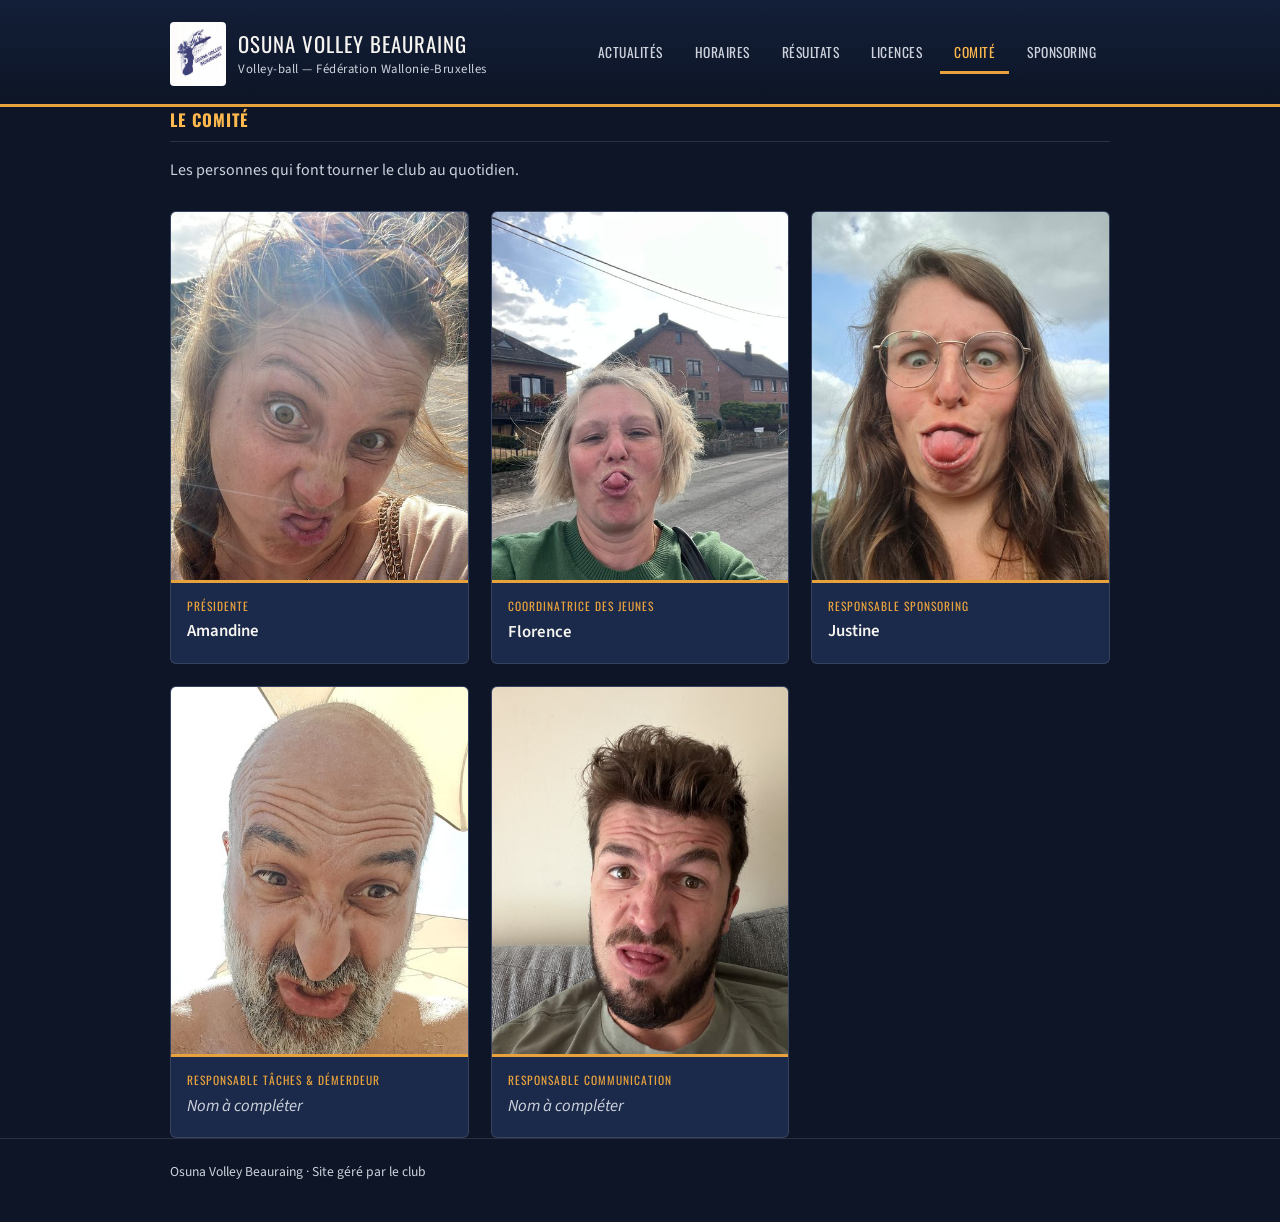
==== comite.html @ 4b03a8c1 "Add files via upload" ====
<!doctype html>
<html lang="fr">
<head>
<meta charset="utf-8">
<meta name="viewport" content="width=device-width, initial-scale=1">
<title>Osuna Volley Beauraing — Comité</title>
<meta name="description" content="Les membres du comité du club et leurs fonctions.">
<link rel="preconnect" href="https://fonts.googleapis.com">
<link href="https://fonts.googleapis.com/css2?family=Oswald:wght@500;600;700&family=Source+Sans+3:wght@400;600&display=swap" rel="stylesheet">
<link rel="stylesheet" href="style.css">
</head>
<body>

<header class="site">
  <div class="wrap site-top">
    <div class="club-id">
      <img src="[data-uri]" alt="Logo du club Osuna Volley Beauraing" class="logo-club">
      <div>
        <p class="club-nom">Osuna Volley Beauraing</p>
        <p class="club-sous-titre">Volley-ball — Fédération Wallonie-Bruxelles</p>
      </div>
    </div>
    <nav class="principale" aria-label="Navigation principale">
      <a href="index.html">Actualités</a>
      <a href="horaires.html">Horaires</a>
      <a href="resultats.html">Résultats</a>
      <a href="licences.html">Licences</a>
      <a href="comite.html" aria-current="page">Comité</a>
      <a href="sponsoring.html">Sponsoring</a>
    </nav>
  </div>
</header>

<main class="wrap">
  <h2 class="section-titre" style="margin-top:0">Le comité</h2>
  <p class="comite-intro">Les personnes qui font tourner le club au quotidien.</p>

  <div class="comite-grille">

    <article class="comite-carte">
      <img src="[data-uri]" alt="Photo de la présidente" class="comite-photo">
      <div class="comite-texte">
        <p class="comite-fonction">Présidente</p>
        <p class="comite-nom">Amandine</p>
      </div>
    </article>

    <article class="comite-carte">
      <img src="[data-uri]" alt="Photo de la coordinatrice des jeunes" class="comite-photo">
      <div class="comite-texte">
        <p class="comite-fonction">Coordinatrice des jeunes</p>
        <p class="comite-nom">Florence</p>
      </div>
    </article>

    <article class="comite-carte">
      <img src="[data-uri]" alt="Photo du/de la responsable sponsoring" class="comite-photo">
      <div class="comite-texte">
        <p class="comite-fonction">Responsable sponsoring</p>
        <p class="comite-nom">Justine</p>
      </div>
    </article>

    <article class="comite-carte">
      <img src="[data-uri]" alt="Photo du/de la responsable tâches et démerdeur" class="comite-photo">
      <div class="comite-texte">
        <p class="comite-fonction">Responsable tâches &amp; démerdeur</p>
        <p class="comite-nom a-completer">Nom à compléter</p>
      </div>
    </article>

    <article class="comite-carte">
      <img src="[data-uri]" alt="Photo du/de la responsable communication" class="comite-photo">
      <div class="comite-texte">
        <p class="comite-fonction">Responsable communication</p>
        <p class="comite-nom a-completer">Nom à compléter</p>
      </div>
    </article>

  </div>
</main>

<footer class="site">
  <div class="wrap">
    Osuna Volley Beauraing · Site géré par le club
  </div>
</footer>

<script src="script.js"></script>
</body>
</html>
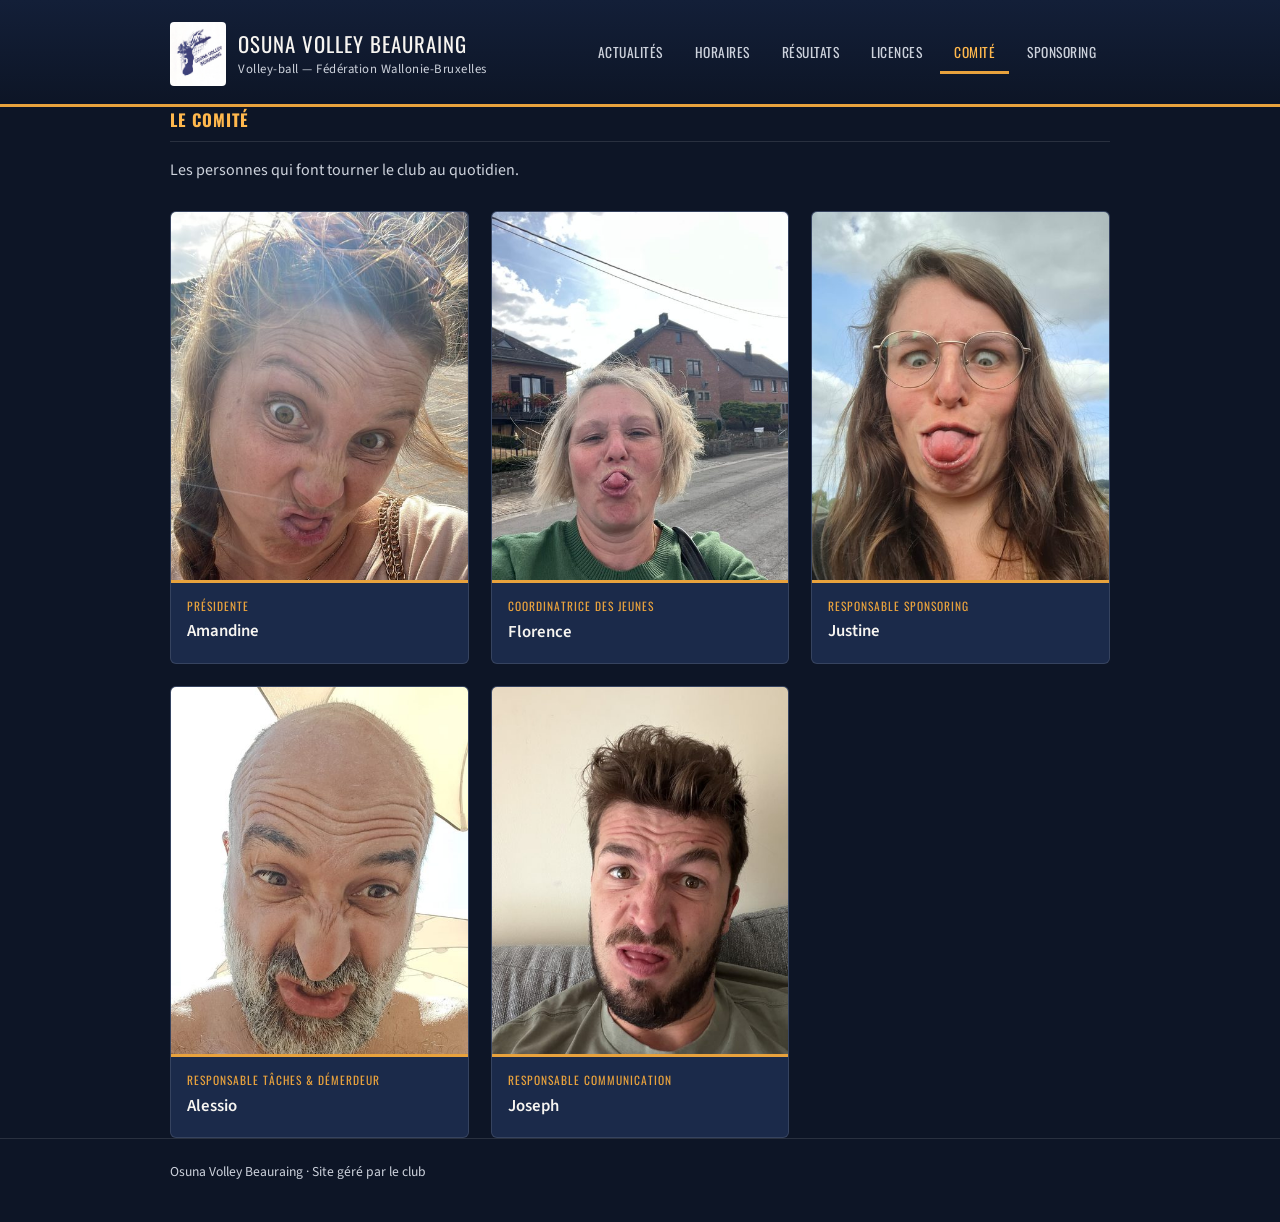
==== commit 59ffb463: "Add files via upload" ====
--- a/comite.html
+++ b/comite.html
@@ -65,7 +65,7 @@
       <img src="[data-uri]" alt="Photo du/de la responsable tâches et démerdeur" class="comite-photo">
       <div class="comite-texte">
         <p class="comite-fonction">Responsable tâches &amp; démerdeur</p>
-        <p class="comite-nom a-completer">Nom à compléter</p>
+        <p class="comite-nom">Alessio</p>
       </div>
     </article>
 
@@ -73,7 +73,7 @@
       <img src="[data-uri]" alt="Photo du/de la responsable communication" class="comite-photo">
       <div class="comite-texte">
         <p class="comite-fonction">Responsable communication</p>
-        <p class="comite-nom a-completer">Nom à compléter</p>
+        <p class="comite-nom">Joseph</p>
       </div>
     </article>
 
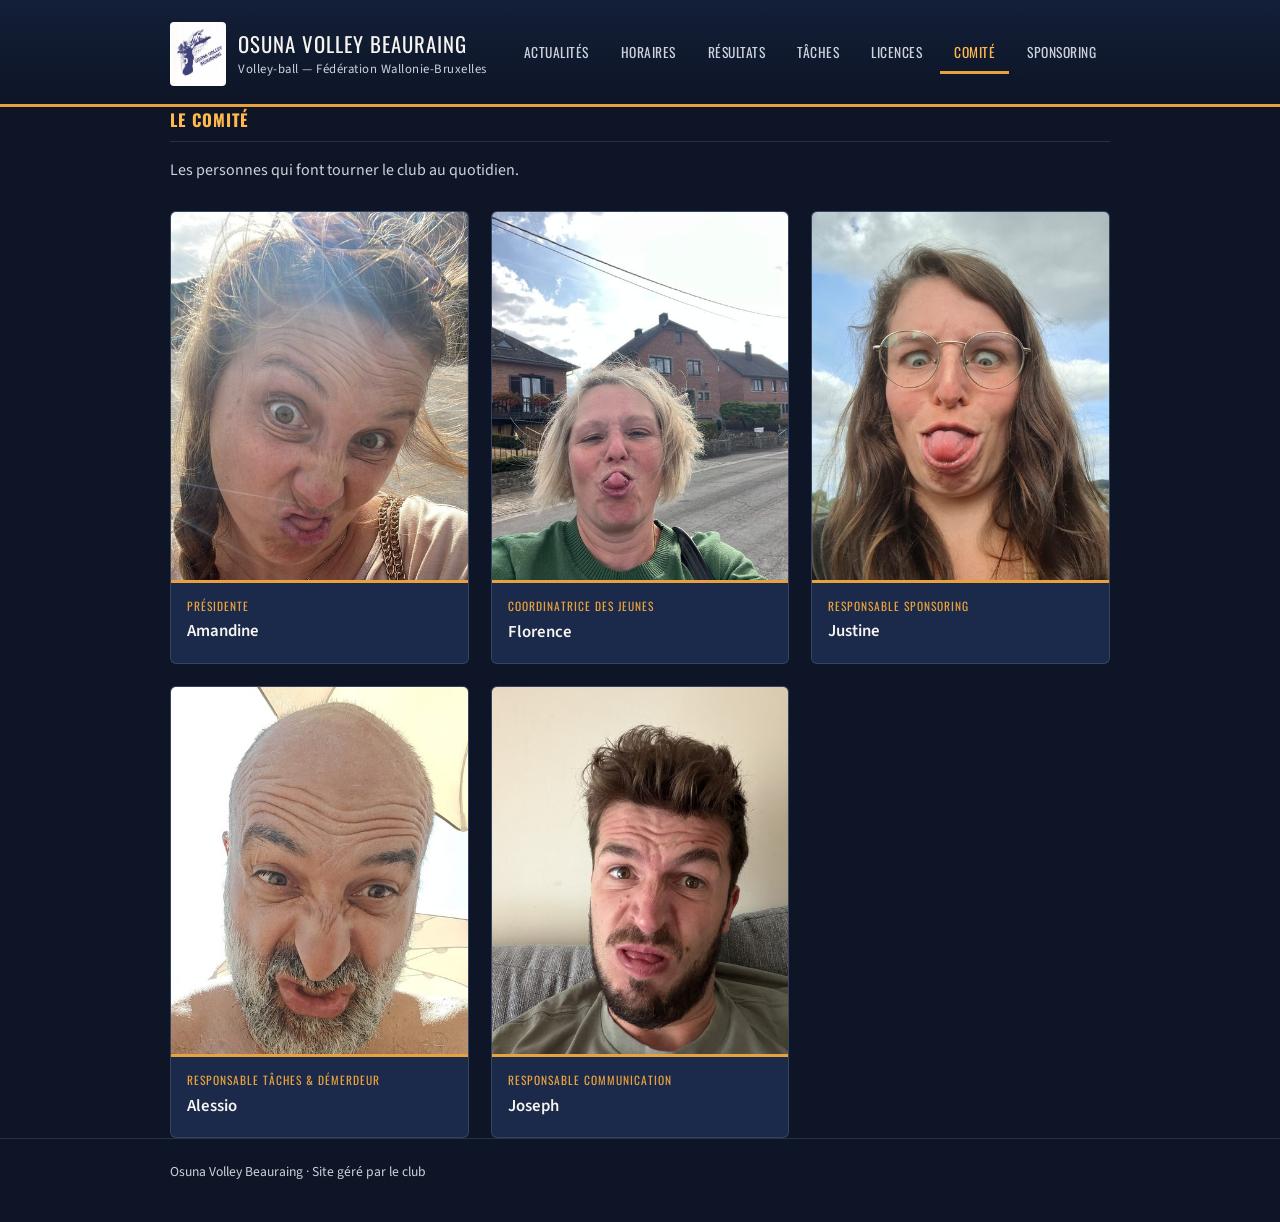
==== commit 37e6de70: "Add files via upload" ====
--- a/comite.html
+++ b/comite.html
@@ -24,6 +24,7 @@
       <a href="index.html">Actualités</a>
       <a href="horaires.html">Horaires</a>
       <a href="resultats.html">Résultats</a>
+      <a href="taches.html">Tâches</a>
       <a href="licences.html">Licences</a>
       <a href="comite.html" aria-current="page">Comité</a>
       <a href="sponsoring.html">Sponsoring</a>
--- a/style.css
+++ b/style.css
@@ -155,6 +155,18 @@
   margin: 0 0 14px;
 }
 
+.panneau-titre-prochain {
+  position: relative;
+  font-family: var(--police-affiche);
+  text-transform: uppercase;
+  font-size: clamp(1.3rem, 4vw, 1.9rem);
+  font-weight: 600;
+  letter-spacing: 0.5px;
+  color: var(--ambre);
+  margin: 0 0 16px;
+  line-height: 1.2;
+}
+
 .panneau-match-liste {
   position: relative;
   display: flex;
@@ -242,16 +254,11 @@
   background: var(--marine-800);
   border: 1px solid var(--ligne);
   border-radius: 6px;
-  padding: 12px;
+  padding: 16px;
   margin-bottom: 28px;
-  width: 100%;
+  display: flex;
+  justify-content: center;
   overflow: hidden;
-}
-
-.fb-embed-wrap .fb-page,
-.fb-embed-wrap span,
-.fb-embed-wrap iframe {
-  width: 100% !important;
 }
 
 /* ---------- horaires ---------- */
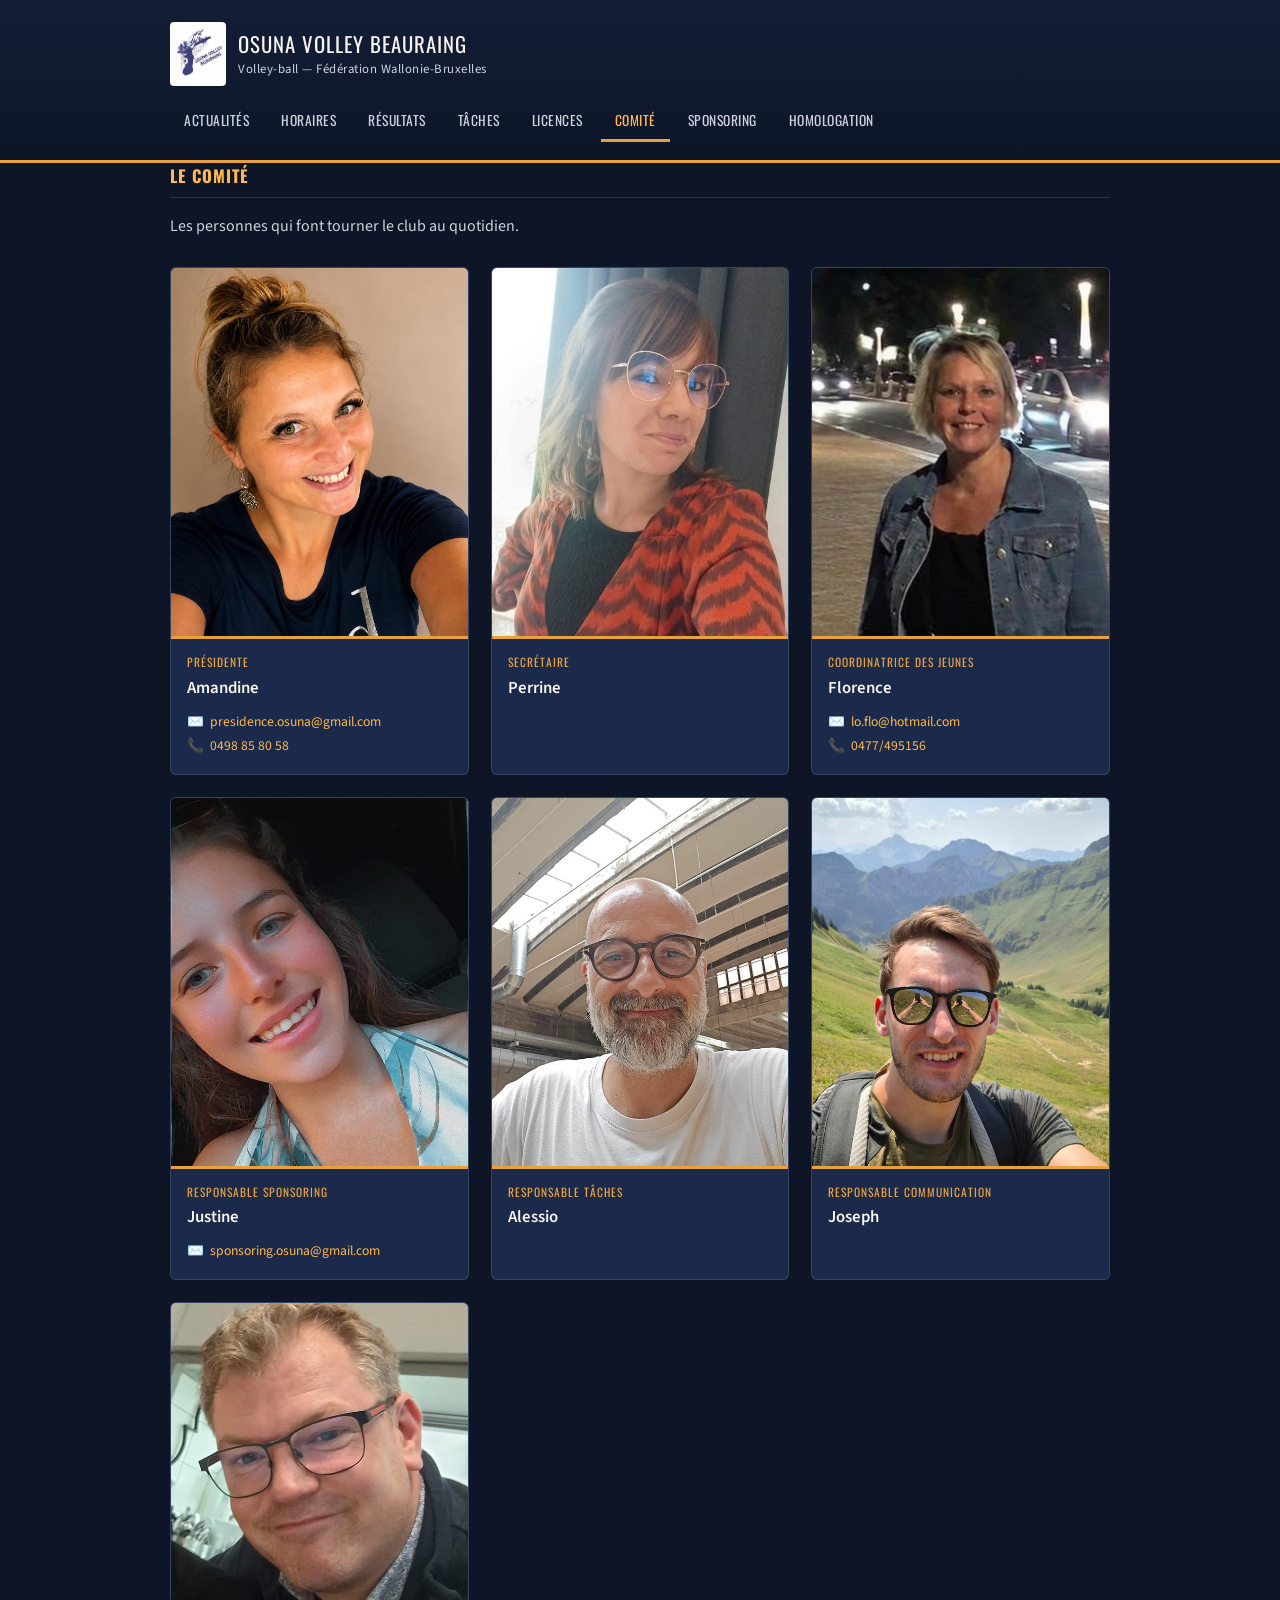
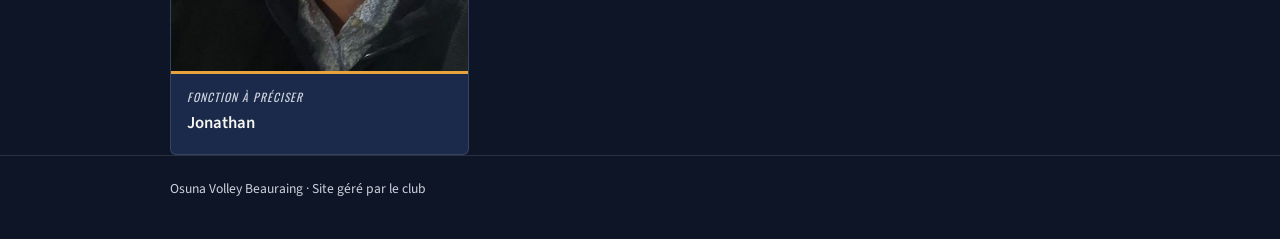
==== commit 83821c0e: "Add files via upload" ====
--- a/comite.html
+++ b/comite.html
@@ -28,6 +28,7 @@
       <a href="licences.html">Licences</a>
       <a href="comite.html" aria-current="page">Comité</a>
       <a href="sponsoring.html">Sponsoring</a>
+      <a href="homologation.html">Homologation</a>
     </nav>
   </div>
 </header>
@@ -39,42 +40,69 @@
   <div class="comite-grille">
 
     <article class="comite-carte">
-      <img src="[data-uri]" alt="Photo de la présidente" class="comite-photo">
+      <img class="comite-photo" src="[data-uri]" alt="Photo de Amandine">
       <div class="comite-texte">
         <p class="comite-fonction">Présidente</p>
         <p class="comite-nom">Amandine</p>
+      <ul class="comite-coords">
+        <li>✉️ <a href="mailto:presidence.osuna@gmail.com">presidence.osuna@gmail.com</a></li>
+        <li>📞 <a href="tel:+32498858058">0498 85 80 58</a></li>
+      </ul>
       </div>
     </article>
 
     <article class="comite-carte">
-      <img src="[data-uri]" alt="Photo de la coordinatrice des jeunes" class="comite-photo">
+      <img class="comite-photo" src="[data-uri]" alt="Photo de Perrine">
       <div class="comite-texte">
-        <p class="comite-fonction">Coordinatrice des jeunes</p>
-        <p class="comite-nom">Florence</p>
+        <p class="comite-fonction">Secrétaire</p>
+        <p class="comite-nom">Perrine</p>
       </div>
     </article>
 
     <article class="comite-carte">
-      <img src="[data-uri]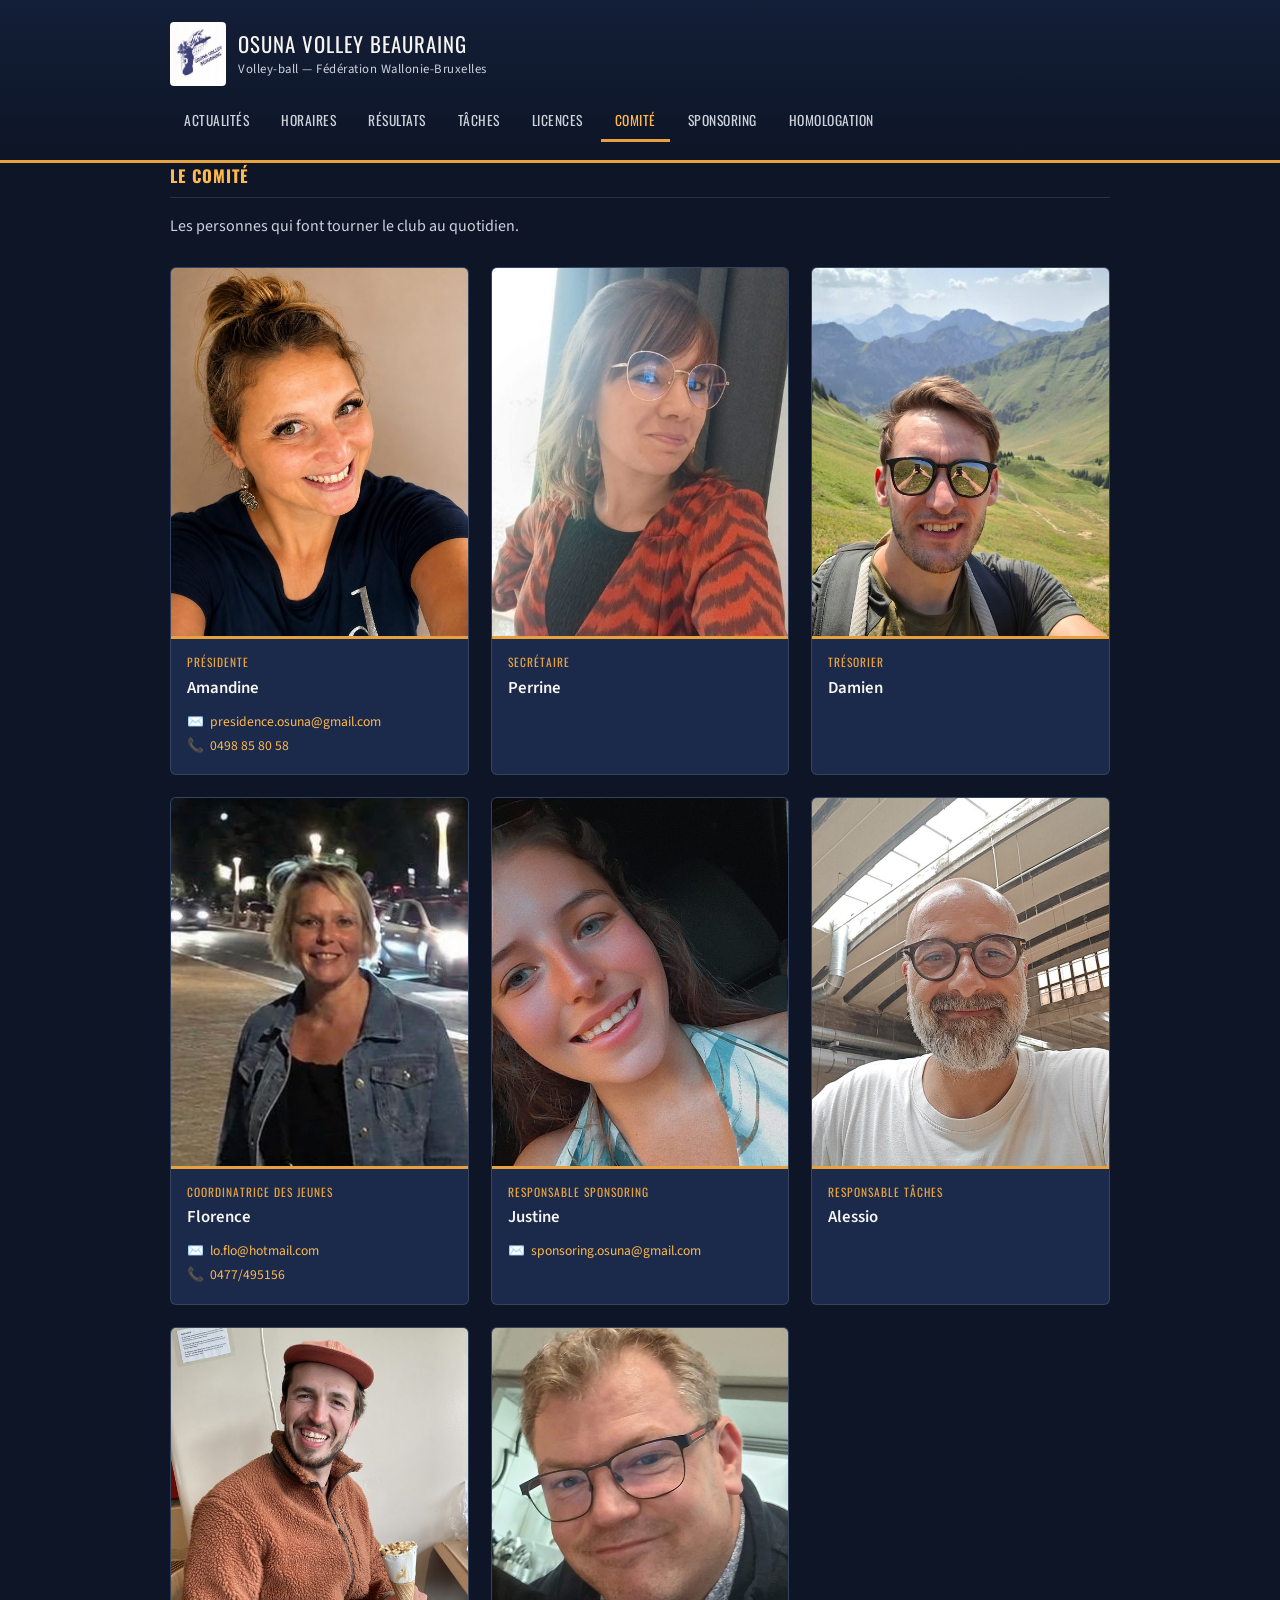
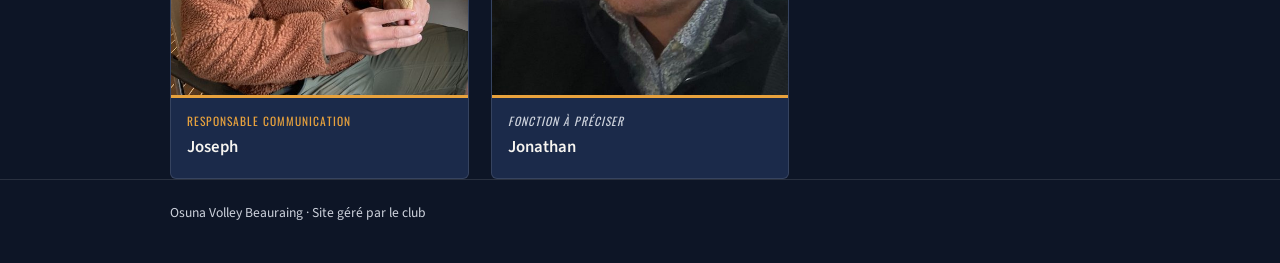
==== commit f8927cd4: "Add files via upload" ====
--- a/comite.html
+++ b/comite.html
@@ -60,6 +60,14 @@
     </article>
 
     <article class="comite-carte">
+      <img class="comite-photo" src="[data-uri]" alt="Photo de Damien">
+      <div class="comite-texte">
+        <p class="comite-fonction">Trésorier</p>
+        <p class="comite-nom">Damien</p>
+      </div>
+    </article>
+
+    <article class="comite-carte">
       <img class="comite-photo" src="[data-uri]" alt="Photo de Florence">
       <div class="comite-texte">
         <p class="comite-fonction">Coordinatrice des jeunes</p>
@@ -91,7 +99,7 @@
     </article>
 
     <article class="comite-carte">
-      <img class="comite-photo" src="[data-uri]" alt="Photo de Joseph">
+      <img class="comite-photo" src="[data-uri]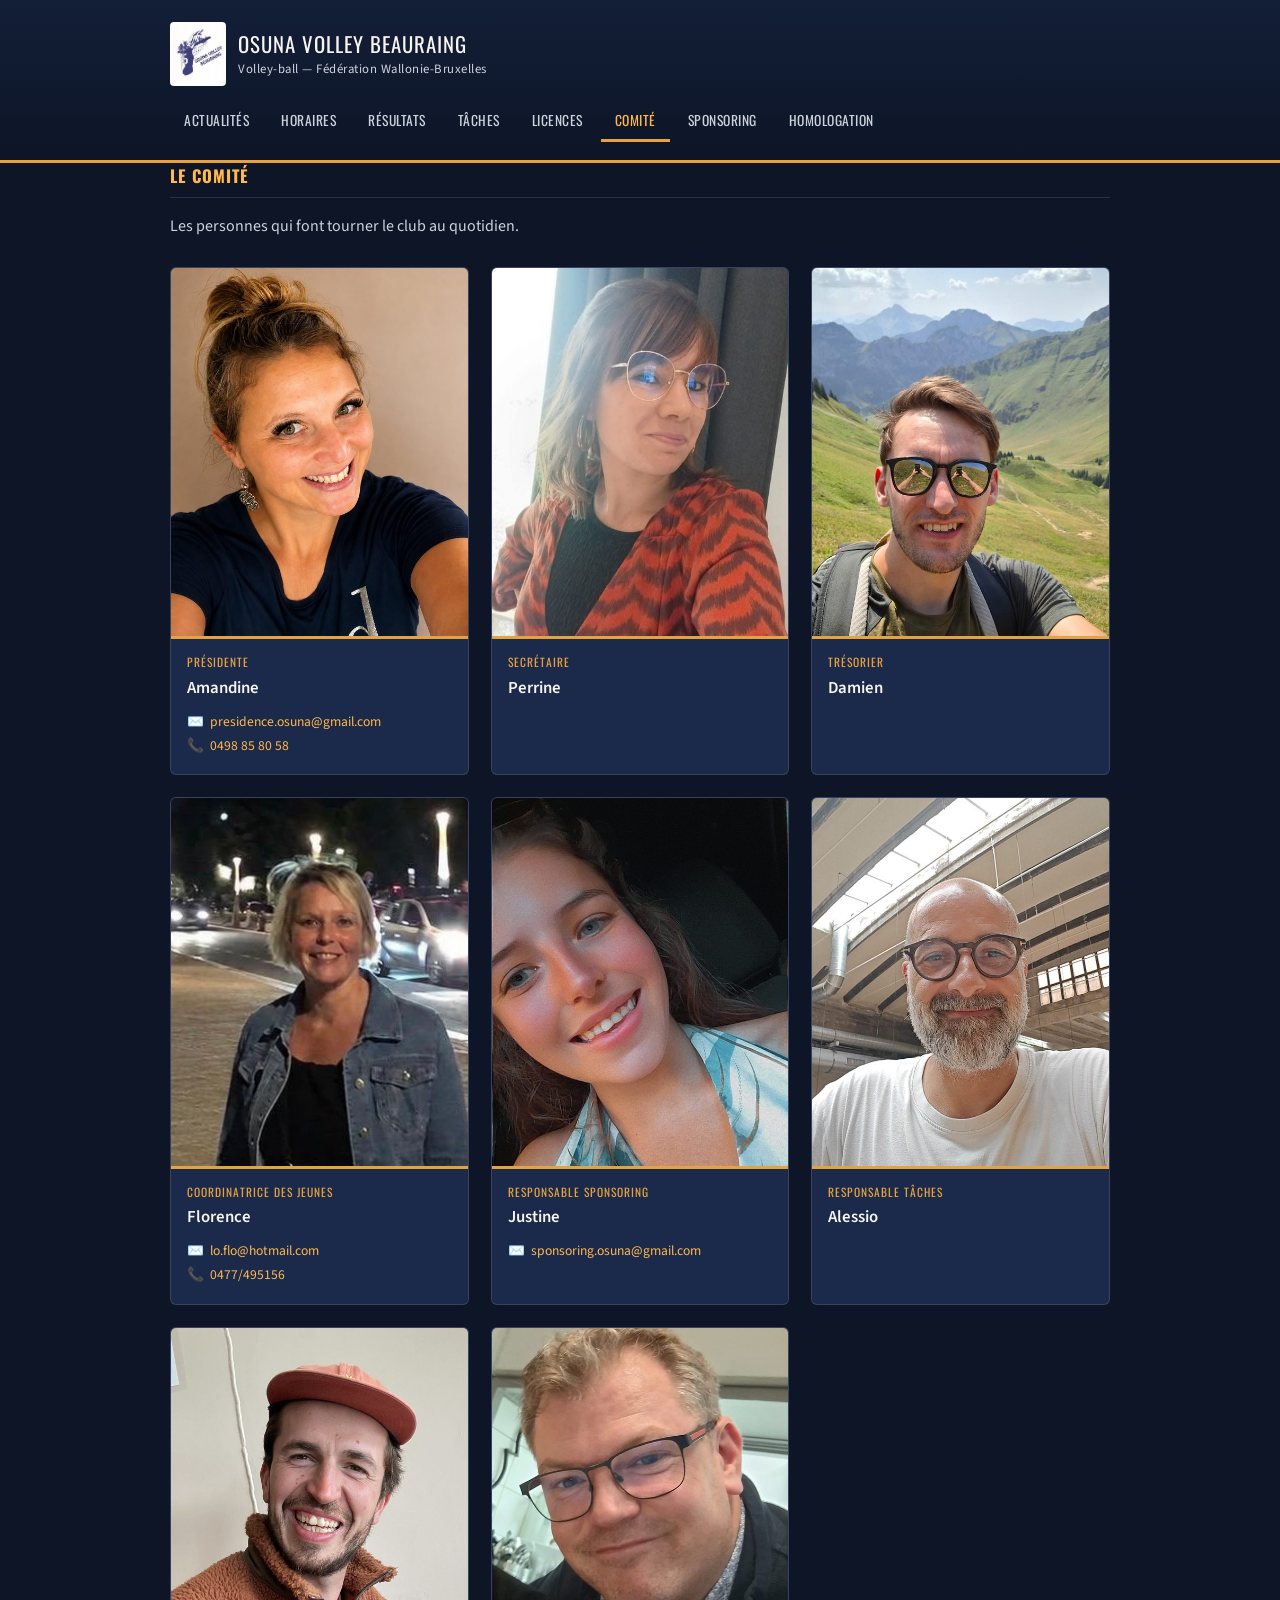
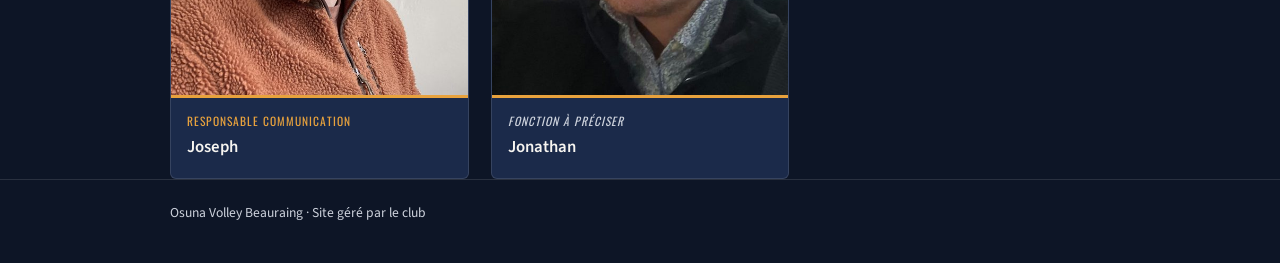
==== commit 78a1b8a1: "Add files via upload" ====
--- a/comite.html
+++ b/comite.html
@@ -99,7 +99,7 @@
     </article>
 
     <article class="comite-carte">
-      <img class="comite-photo" src="[data-uri]" alt="Photo de Joseph">
+      <img class="comite-photo" src="[data-uri]" alt="Photo de Joseph">
       <div class="comite-texte">
         <p class="comite-fonction">Responsable communication</p>
         <p class="comite-nom">Joseph</p>
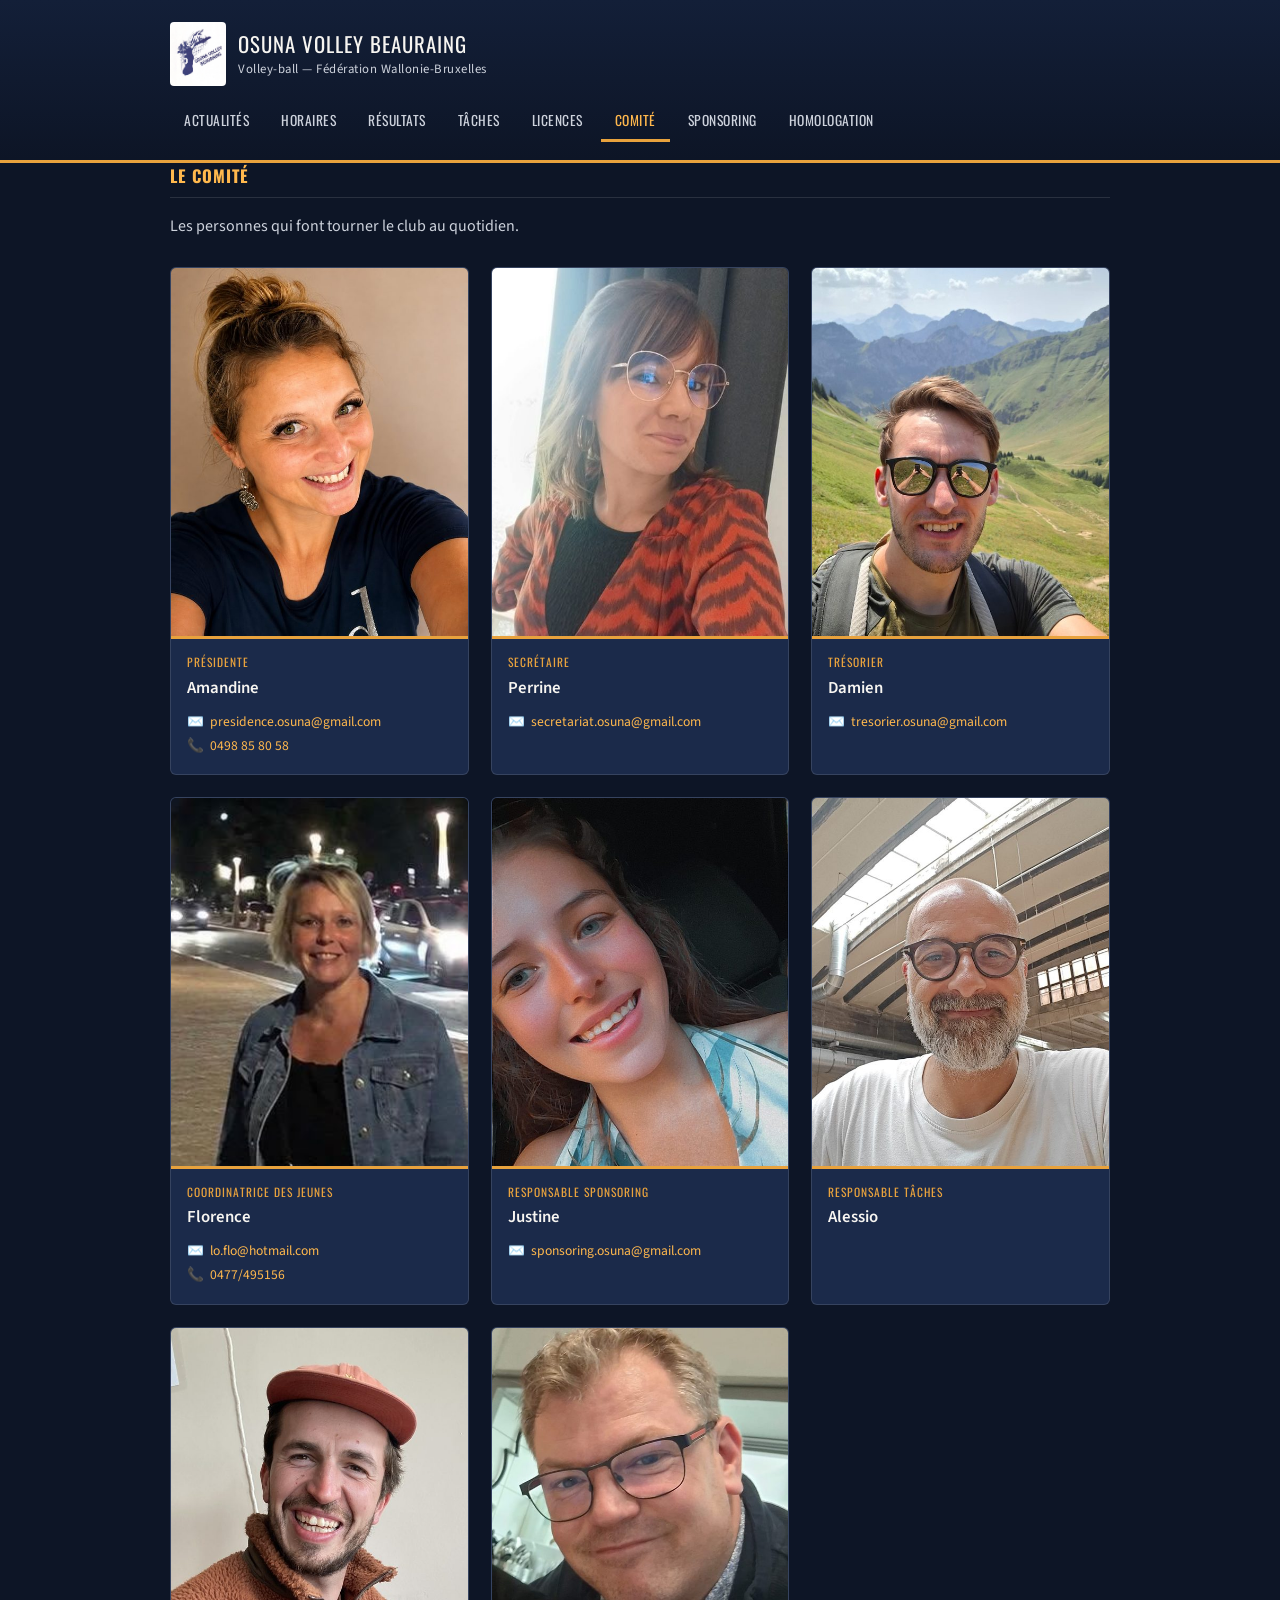
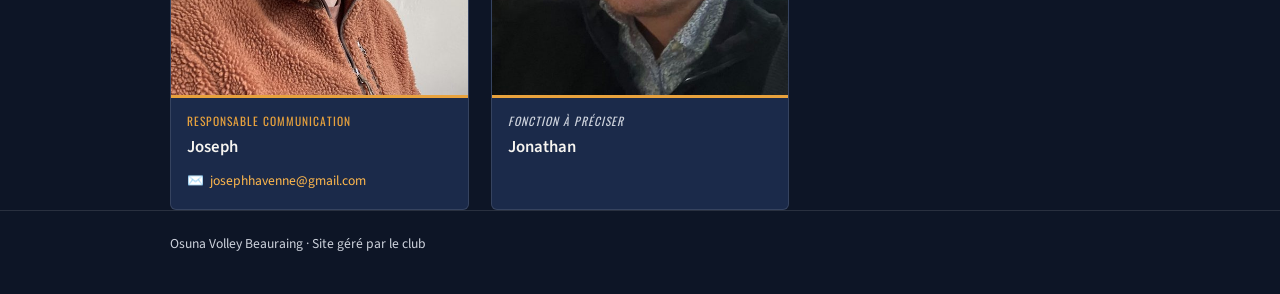
==== commit fb9fb0ac: "Add files via upload" ====
--- a/comite.html
+++ b/comite.html
@@ -56,6 +56,9 @@
       <div class="comite-texte">
         <p class="comite-fonction">Secrétaire</p>
         <p class="comite-nom">Perrine</p>
+      <ul class="comite-coords">
+        <li>✉️ <a href="mailto:secretariat.osuna@gmail.com">secretariat.osuna@gmail.com</a></li>
+      </ul>
       </div>
     </article>
 
@@ -64,6 +67,9 @@
       <div class="comite-texte">
         <p class="comite-fonction">Trésorier</p>
         <p class="comite-nom">Damien</p>
+      <ul class="comite-coords">
+        <li>✉️ <a href="mailto:tresorier.osuna@gmail.com">tresorier.osuna@gmail.com</a></li>
+      </ul>
       </div>
     </article>
 
@@ -103,6 +109,9 @@
       <div class="comite-texte">
         <p class="comite-fonction">Responsable communication</p>
         <p class="comite-nom">Joseph</p>
+      <ul class="comite-coords">
+        <li>✉️ <a href="mailto:josephhavenne@gmail.com">josephhavenne@gmail.com</a></li>
+      </ul>
       </div>
     </article>
 
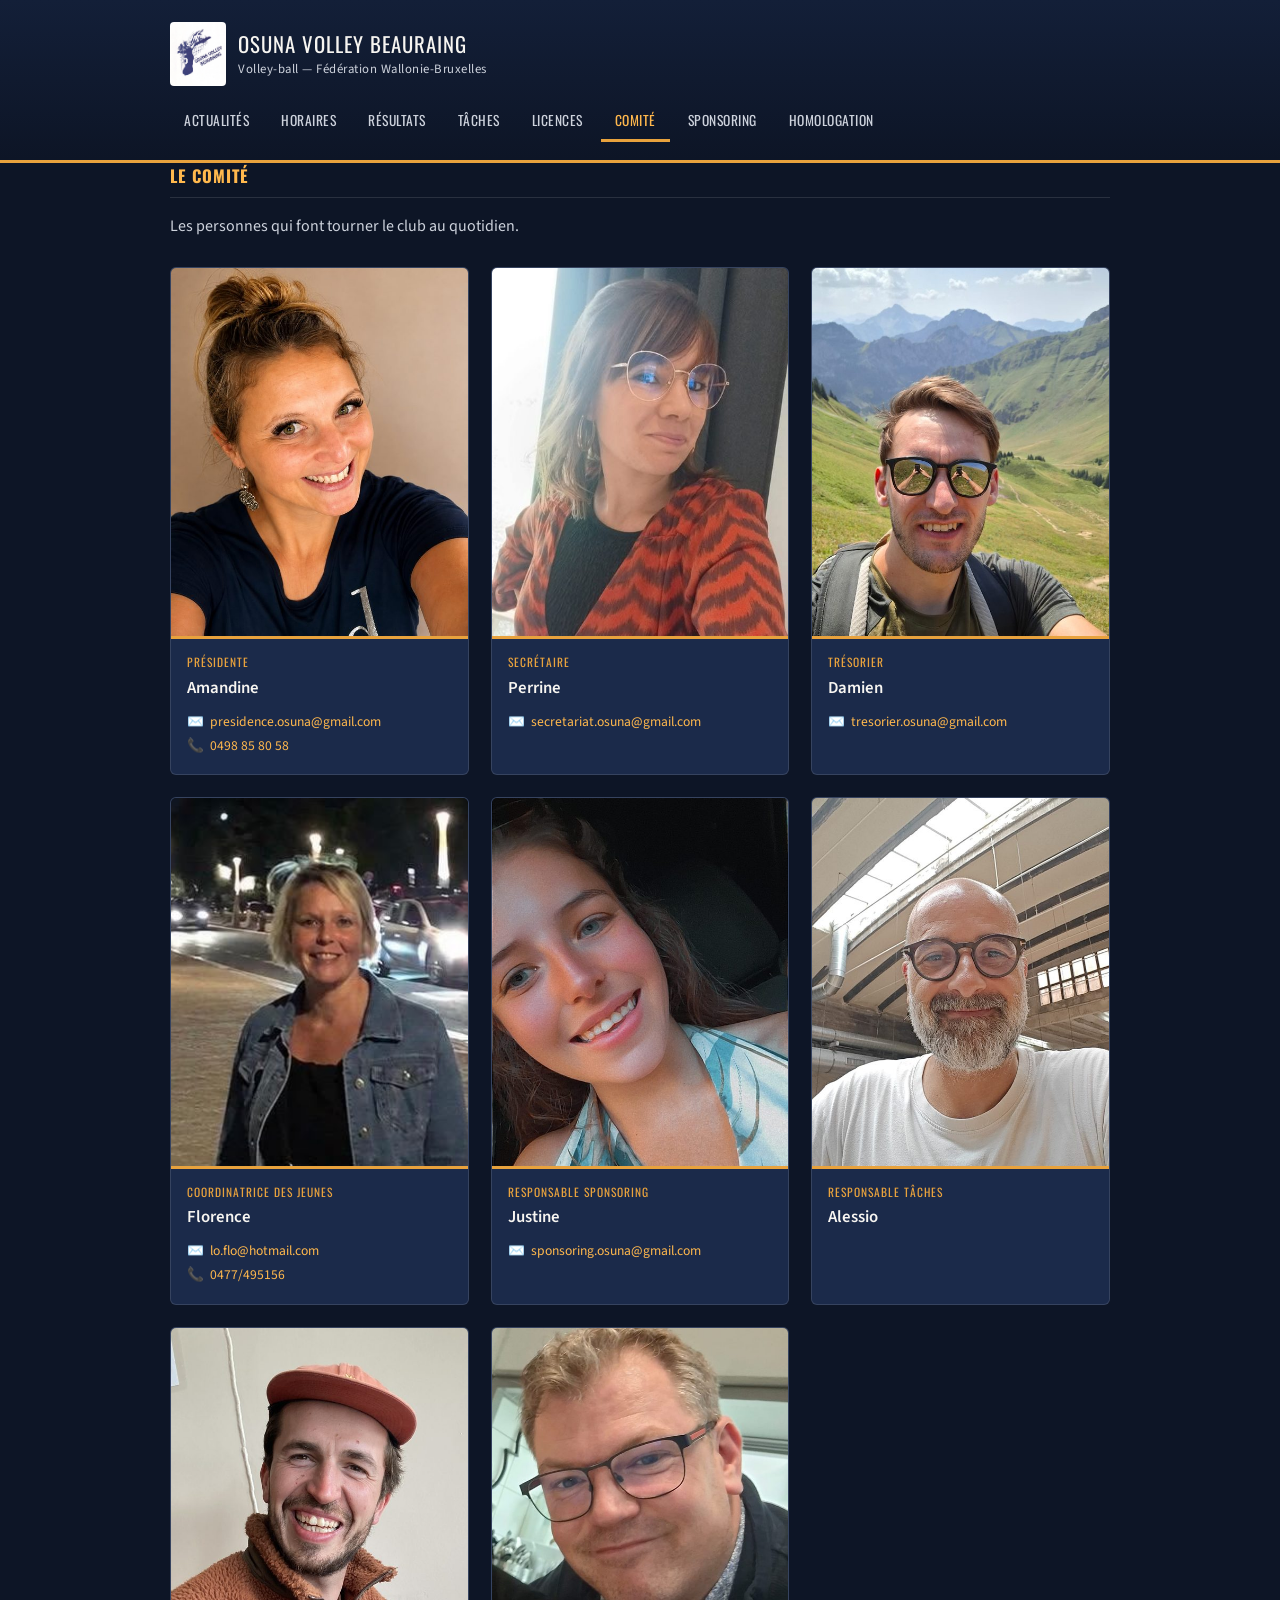
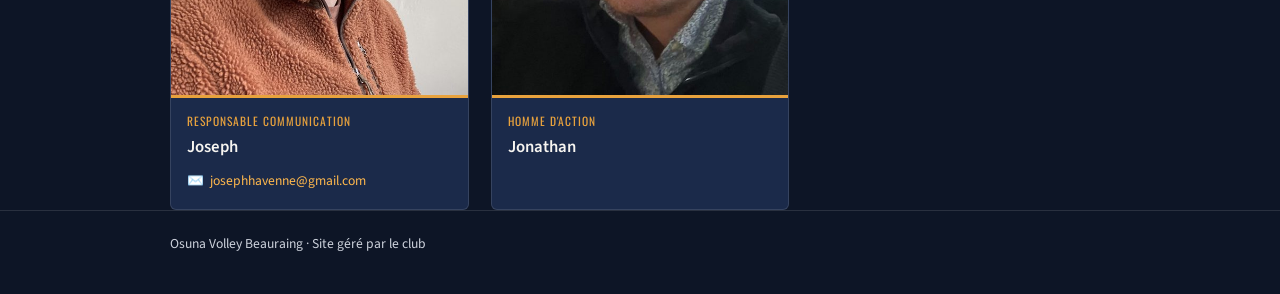
==== commit c77ba107: "Add files via upload" ====
--- a/comite.html
+++ b/comite.html
@@ -118,7 +118,7 @@
     <article class="comite-carte">
       <img class="comite-photo" src="[data-uri]" alt="Photo de Jonathan">
       <div class="comite-texte">
-        <p class="comite-fonction a-preciser">Fonction à préciser</p>
+        <p class="comite-fonction">Homme d'action</p>
         <p class="comite-nom">Jonathan</p>
       </div>
     </article>
